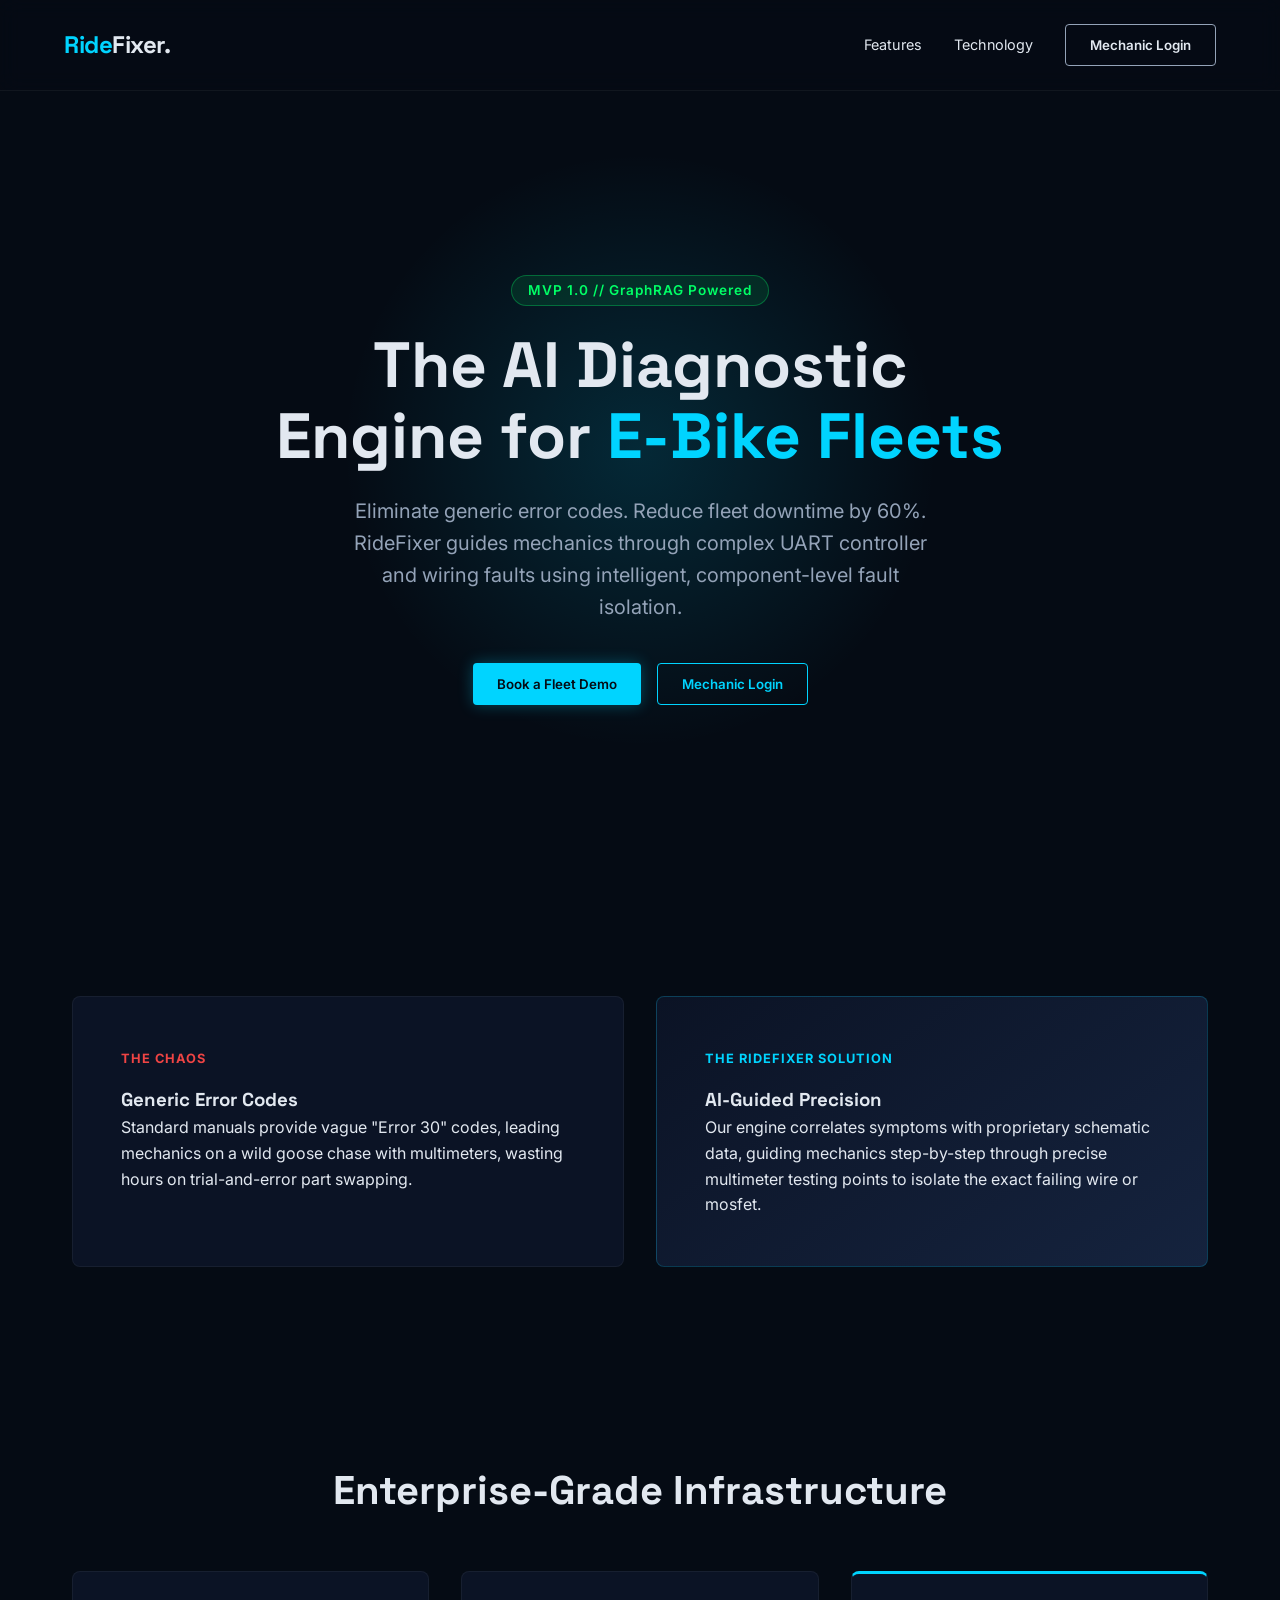
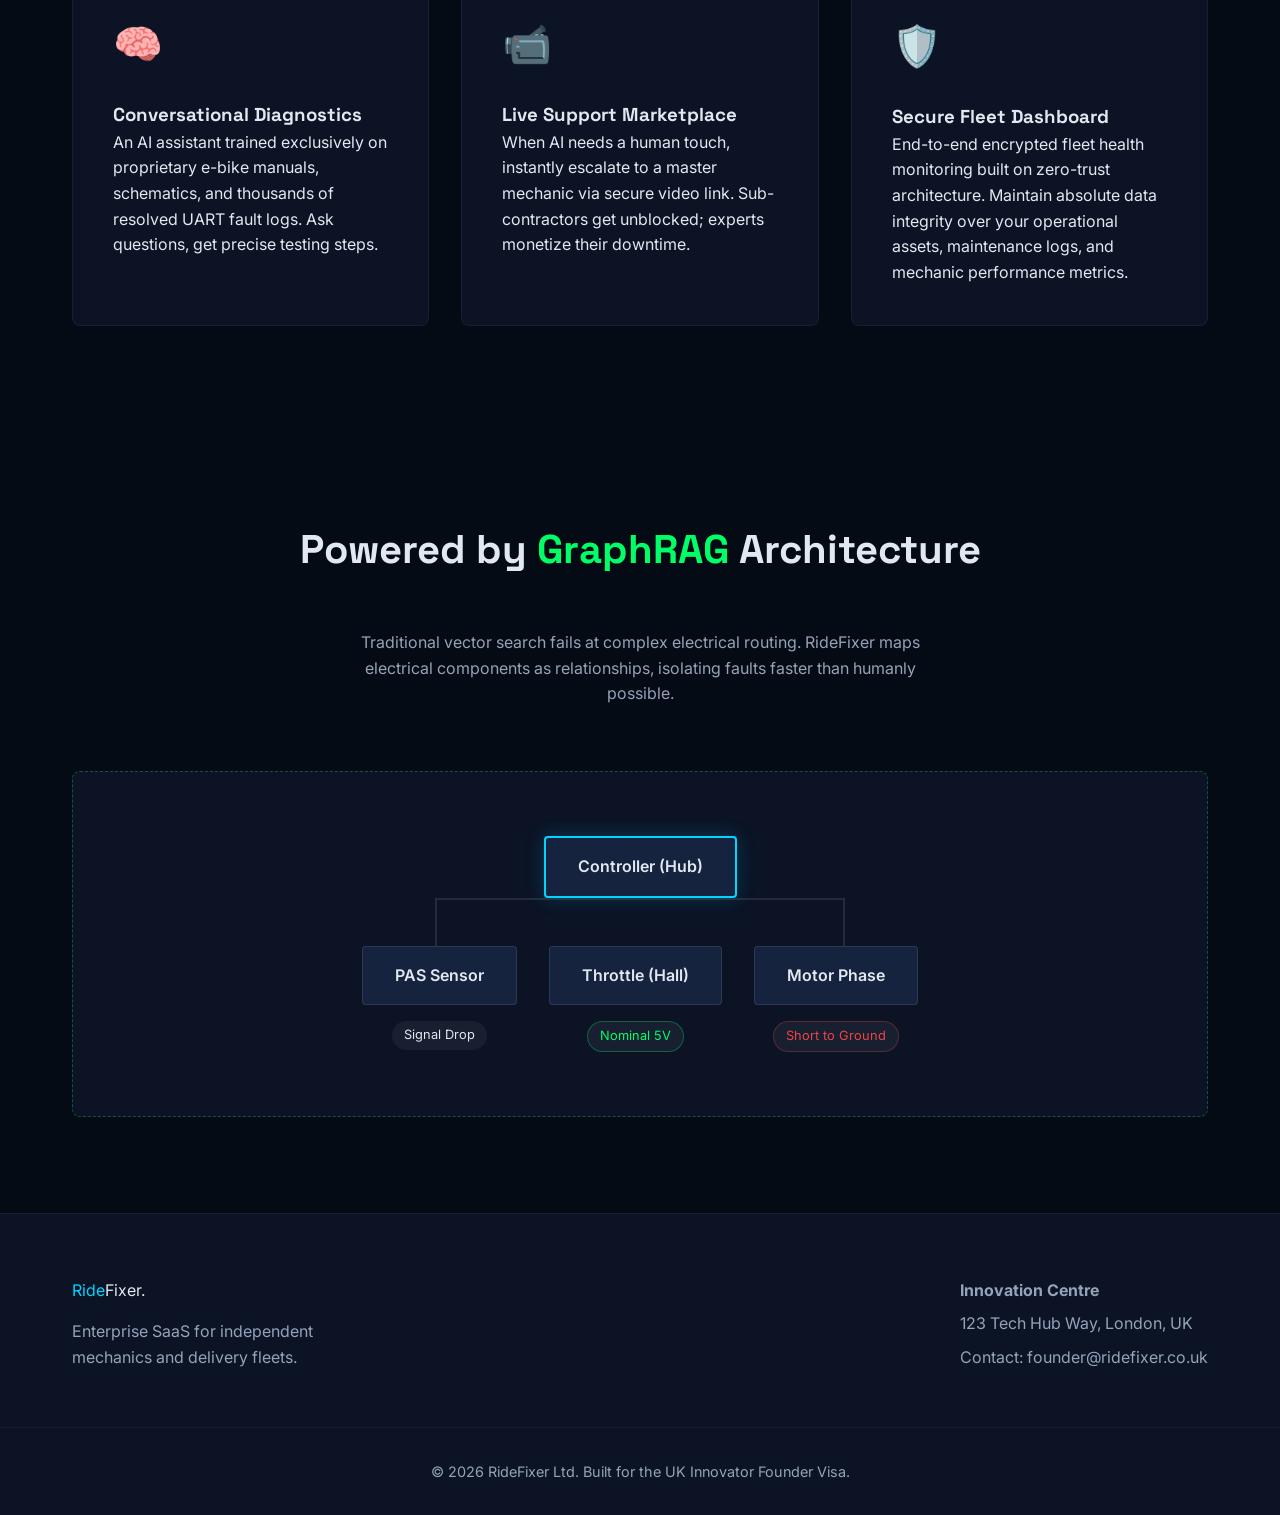
==== index.html @ aab0bbcc "added b2b version 1" ====
<!DOCTYPE html>
<html lang="en">
<head>
    <meta charset="UTF-8">
    <meta name="viewport" content="width=device-width, initial-scale=1.0">
    <title>RideFixer | AI-Powered E-Bike Fleet Diagnostics</title>
    <meta name="description" content="Enterprise-grade AI diagnostic engine and secure fleet management platform for e-bike mechanics and commercial delivery fleets.">
    <link rel="preconnect" href="https://fonts.googleapis.com">
    <link rel="preconnect" href="https://fonts.gstatic.com" crossorigin>
    <link href="https://fonts.googleapis.com/css2?family=Inter:wght@300;400;600;800&family=Space+Grotesk:wght@500;700&display=swap" rel="stylesheet">
    <link rel="stylesheet" href="styles.css">
</head>
<body>

    <nav class="navbar">
        <div class="logo">
            <span class="accent-electric">Ride</span>Fixer.
        </div>
        <div class="nav-links">
            <a href="#features">Features</a>
            <a href="#technology">Technology</a>
            <button class="btn btn-secondary login-btn">Mechanic Login</button>
        </div>
    </nav>

    <header class="hero">
        <div class="hero-content">
            <div class="badge">MVP 1.0 // GraphRAG Powered</div>
            <h1>The AI Diagnostic Engine for <span class="accent-electric">E-Bike Fleets</span></h1>
            <p class="subheadline">
                Eliminate generic error codes. Reduce fleet downtime by 60%. RideFixer guides mechanics through complex UART controller and wiring faults using intelligent, component-level fault isolation.
            </p>
            <div class="cta-group">
                <button class="btn btn-primary demo-btn">Book a Fleet Demo</button>
                <button class="btn btn-outline login-btn">Mechanic Login</button>
            </div>
        </div>
        <div class="glow-orb"></div>
    </header>

    <section class="problem-solution" id="solution">
        <div class="container">
            <div class="split-layout">
                <div class="card problem">
                    <span class="card-label error">The Chaos</span>
                    <h3>Generic Error Codes</h3>
                    <p>Standard manuals provide vague "Error 30" codes, leading mechanics on a wild goose chase with multimeters, wasting hours on trial-and-error part swapping.</p>
                </div>
                <div class="card solution">
                    <span class="card-label success">The RideFixer Solution</span>
                    <h3>AI-Guided Precision</h3>
                    <p>Our engine correlates symptoms with proprietary schematic data, guiding mechanics step-by-step through precise multimeter testing points to isolate the exact failing wire or mosfet.</p>
                </div>
            </div>
        </div>
    </section>

    <section class="features" id="features">
        <div class="container">
            <h2 class="section-title">Enterprise-Grade Infrastructure</h2>
            <div class="grid-3">
                <div class="feature-card">
                    <div class="icon-box">🧠</div>
                    <h3>Conversational Diagnostics</h3>
                    <p>An AI assistant trained exclusively on proprietary e-bike manuals, schematics, and thousands of resolved UART fault logs. Ask questions, get precise testing steps.</p>
                </div>
                <div class="feature-card">
                    <div class="icon-box">📹</div>
                    <h3>Live Support Marketplace</h3>
                    <p>When AI needs a human touch, instantly escalate to a master mechanic via secure video link. Sub-contractors get unblocked; experts monetize their downtime.</p>
                </div>
                <div class="feature-card border-accent">
                    <div class="icon-box">🛡️</div>
                    <h3>Secure Fleet Dashboard</h3>
                    <p>End-to-end encrypted fleet health monitoring built on zero-trust architecture. Maintain absolute data integrity over your operational assets, maintenance logs, and mechanic performance metrics.</p>
                </div>
            </div>
        </div>
    </section>

    <section class="technology" id="technology">
        <div class="container">
            <h2 class="section-title">Powered by <span class="accent-green">GraphRAG</span> Architecture</h2>
            <p class="tech-sub">Traditional vector search fails at complex electrical routing. RideFixer maps electrical components as relationships, isolating faults faster than humanly possible.</p>
            
            <div class="graph-visualizer">
                <div class="node node-core">Controller (Hub)</div>
                <div class="node-connections">
                    <div class="edge-path">
                        <div class="node node-branch">PAS Sensor</div>
                        <div class="fault-indicator">Signal Drop</div>
                    </div>
                    <div class="edge-path">
                        <div class="node node-branch">Throttle (Hall)</div>
                        <div class="fault-indicator success">Nominal 5V</div>
                    </div>
                    <div class="edge-path">
                        <div class="node node-branch">Motor Phase</div>
                        <div class="fault-indicator error">Short to Ground</div>
                    </div>
                </div>
            </div>
        </div>
    </section>

    <footer>
        <div class="container footer-content">
            <div class="footer-brand">
                <span class="accent-electric">Ride</span>Fixer.
                <p>Enterprise SaaS for independent mechanics and delivery fleets.</p>
            </div>
            <div class="footer-links">
                <p><strong>Innovation Centre</strong></p>
                <p>123 Tech Hub Way, London, UK</p>
                <p>Contact: founder@ridefixer.co.uk</p>
            </div>
        </div>
        <div class="footer-bottom">
            <p>&copy; 2026 RideFixer Ltd. Built for the UK Innovator Founder Visa.</p>
        </div>
    </footer>

    <script src="script.js"></script>
</body>
</html>
---- styles.css ----
/* --- Variables & Reset --- */
:root {
    --bg-deep: #050B14;
    --bg-surface: #0B1325;
    --bg-surface-light: #15233E;
    
    --text-main: #E2E8F0;
    --text-muted: #94A3B8;
    
    --accent-electric: #00D4FF;
    --accent-green: #00FF66;
    --accent-error: #EF4444;
    
    --font-sans: 'Inter', sans-serif;
    --font-display: 'Space Grotesk', sans-serif;
}

* {
    margin: 0;
    padding: 0;
    box-sizing: border-box;
}

html {
    scroll-behavior: smooth;
}

body {
    font-family: var(--font-sans);
    background-color: var(--bg-deep);
    color: var(--text-main);
    line-height: 1.6;
    overflow-x: hidden;
}

.container {
    max-width: 1200px;
    margin: 0 auto;
    padding: 0 2rem;
}

/* --- Typography --- */
h1, h2, h3, .logo {
    font-family: var(--font-display);
}

.accent-electric { color: var(--accent-electric); }
.accent-green { color: var(--accent-green); }

/* --- Navigation --- */
.navbar {
    display: flex;
    justify-content: space-between;
    align-items: center;
    padding: 1.5rem 5%;
    background: rgba(5, 11, 20, 0.8);
    backdrop-filter: blur(10px);
    position: fixed;
    width: 100%;
    top: 0;
    z-index: 100;
    border-bottom: 1px solid rgba(255,255,255,0.05);
}

.logo {
    font-size: 1.5rem;
    font-weight: 700;
    letter-spacing: -0.5px;
}

.nav-links {
    display: flex;
    gap: 2rem;
    align-items: center;
}

.nav-links a {
    color: var(--text-main);
    text-decoration: none;
    font-size: 0.9rem;
    transition: color 0.3s ease;
}

.nav-links a:hover {
    color: var(--accent-electric);
}

/* --- Buttons --- */
.btn {
    padding: 0.75rem 1.5rem;
    border-radius: 4px;
    font-weight: 600;
    cursor: pointer;
    transition: all 0.3s ease;
    border: none;
    font-family: var(--font-sans);
}

.btn-primary {
    background-color: var(--accent-electric);
    color: var(--bg-deep);
    box-shadow: 0 0 15px rgba(0, 212, 255, 0.3);
}

.btn-primary:hover {
    box-shadow: 0 0 25px rgba(0, 212, 255, 0.5);
    transform: translateY(-2px);
}

.btn-secondary {
    background-color: transparent;
    color: var(--text-main);
    border: 1px solid var(--text-muted);
}

.btn-secondary:hover {
    border-color: var(--accent-electric);
    color: var(--accent-electric);
}

.btn-outline {
    background: transparent;
    border: 1px solid var(--accent-electric);
    color: var(--accent-electric);
}

.btn-outline:hover {
    background: rgba(0, 212, 255, 0.1);
}

/* --- Hero Section --- */
.hero {
    min-height: 100vh;
    display: flex;
    align-items: center;
    justify-content: center;
    text-align: center;
    position: relative;
    padding-top: 80px;
    overflow: hidden;
}

.hero-content {
    max-width: 800px;
    z-index: 2;
    padding: 2rem;
}

.badge {
    display: inline-block;
    padding: 0.25rem 1rem;
    background: rgba(0, 255, 102, 0.1);
    color: var(--accent-green);
    border: 1px solid rgba(0, 255, 102, 0.3);
    border-radius: 50px;
    font-size: 0.85rem;
    margin-bottom: 1.5rem;
    font-weight: 600;
    letter-spacing: 1px;
}

.hero h1 {
    font-size: 4rem;
    line-height: 1.1;
    margin-bottom: 1.5rem;
}

.subheadline {
    font-size: 1.25rem;
    color: var(--text-muted);
    margin-bottom: 2.5rem;
    max-width: 600px;
    margin-left: auto;
    margin-right: auto;
}

.cta-group {
    display: flex;
    gap: 1rem;
    justify-content: center;
}

.glow-orb {
    position: absolute;
    width: 600px;
    height: 600px;
    background: radial-gradient(circle, rgba(0,212,255,0.15) 0%, rgba(5,11,20,0) 70%);
    top: 50%;
    left: 50%;
    transform: translate(-50%, -50%);
    z-index: 1;
    pointer-events: none;
}

/* --- Sections --- */
section {
    padding: 6rem 0;
}

.section-title {
    text-align: center;
    font-size: 2.5rem;
    margin-bottom: 3rem;
}

/* --- Problem / Solution --- */
.split-layout {
    display: grid;
    grid-template-columns: 1fr 1fr;
    gap: 2rem;
}

.card {
    background: var(--bg-surface);
    padding: 3rem;
    border-radius: 8px;
    border: 1px solid rgba(255,255,255,0.05);
}

.card.solution {
    background: linear-gradient(145deg, var(--bg-surface), var(--bg-surface-light));
    border-color: rgba(0, 212, 255, 0.2);
}

.card-label {
    font-size: 0.8rem;
    text-transform: uppercase;
    font-weight: 700;
    letter-spacing: 1px;
    display: inline-block;
    margin-bottom: 1rem;
}

.card-label.error { color: var(--accent-error); }
.card-label.success { color: var(--accent-electric); }

/* --- Features Matrix --- */
.grid-3 {
    display: grid;
    grid-template-columns: repeat(3, 1fr);
    gap: 2rem;
}

.feature-card {
    background: var(--bg-surface);
    padding: 2.5rem;
    border-radius: 8px;
    border: 1px solid rgba(255,255,255,0.05);
    transition: transform 0.3s ease;
}

.feature-card:hover {
    transform: translateY(-5px);
    border-color: rgba(255,255,255,0.1);
}

.feature-card.border-accent {
    border-top: 3px solid var(--accent-electric);
}

.icon-box {
    font-size: 2.5rem;
    margin-bottom: 1.5rem;
}

/* --- Tech Flex (GraphRAG Visual) --- */
.tech-sub {
    text-align: center;
    max-width: 600px;
    margin: 0 auto 4rem auto;
    color: var(--text-muted);
}

.graph-visualizer {
    display: flex;
    flex-direction: column;
    align-items: center;
    gap: 3rem;
    padding: 4rem 2rem;
    background: var(--bg-surface);
    border-radius: 8px;
    border: 1px dashed rgba(0, 255, 102, 0.3);
}

.node {
    padding: 1rem 2rem;
    background: var(--bg-surface-light);
    border-radius: 4px;
    font-weight: 600;
    z-index: 2;
}

.node-core {
    border: 2px solid var(--accent-electric);
    box-shadow: 0 0 20px rgba(0, 212, 255, 0.2);
}

.node-connections {
    display: flex;
    gap: 2rem;
    position: relative;
}

/* Simulated connecting lines using CSS borders */
.node-connections::before {
    content: '';
    position: absolute;
    top: -3rem;
    left: 50%;
    transform: translateX(-50%);
    width: calc(100% - 150px);
    height: 3rem;
    border-top: 2px solid rgba(255,255,255,0.1);
    border-left: 2px solid rgba(255,255,255,0.1);
    border-right: 2px solid rgba(255,255,255,0.1);
    z-index: 1;
}

.edge-path {
    display: flex;
    flex-direction: column;
    align-items: center;
    gap: 1rem;
}

.node-branch {
    border: 1px solid rgba(255,255,255,0.1);
}

.fault-indicator {
    font-size: 0.8rem;
    padding: 0.25rem 0.75rem;
    border-radius: 50px;
    background: rgba(255,255,255,0.05);
}

.fault-indicator.error { color: var(--accent-error); border: 1px solid rgba(239, 68, 68, 0.3); }
.fault-indicator.success { color: var(--accent-green); border: 1px solid rgba(0, 255, 102, 0.3); }


/* --- Footer --- */
footer {
    background: var(--bg-surface);
    padding: 4rem 0 2rem 0;
    border-top: 1px solid rgba(255,255,255,0.05);
}

.footer-content {
    display: flex;
    justify-content: space-between;
    margin-bottom: 3rem;
}

.footer-brand p {
    color: var(--text-muted);
    margin-top: 1rem;
    max-width: 300px;
}

.footer-links p {
    color: var(--text-muted);
    margin-bottom: 0.5rem;
}

.footer-bottom {
    text-align: center;
    padding-top: 2rem;
    border-top: 1px solid rgba(255,255,255,0.05);
    color: var(--text-muted);
    font-size: 0.9rem;
}

/* --- Responsive Media Queries --- */
@media (max-width: 768px) {
    .hero h1 { font-size: 2.5rem; }
    .split-layout, .grid-3 { grid-template-columns: 1fr; }
    .nav-links { display: none; } /* Simplified for mobile MVP */
    .cta-group { flex-direction: column; }
    .node-connections { flex-direction: column; gap: 4rem; }
    .node-connections::before { display: none; } /* Hide complex lines on mobile */
    .edge-path { border-top: 2px dashed rgba(255,255,255,0.1); padding-top: 2rem; }
    .footer-content { flex-direction: column; gap: 2rem; }
}
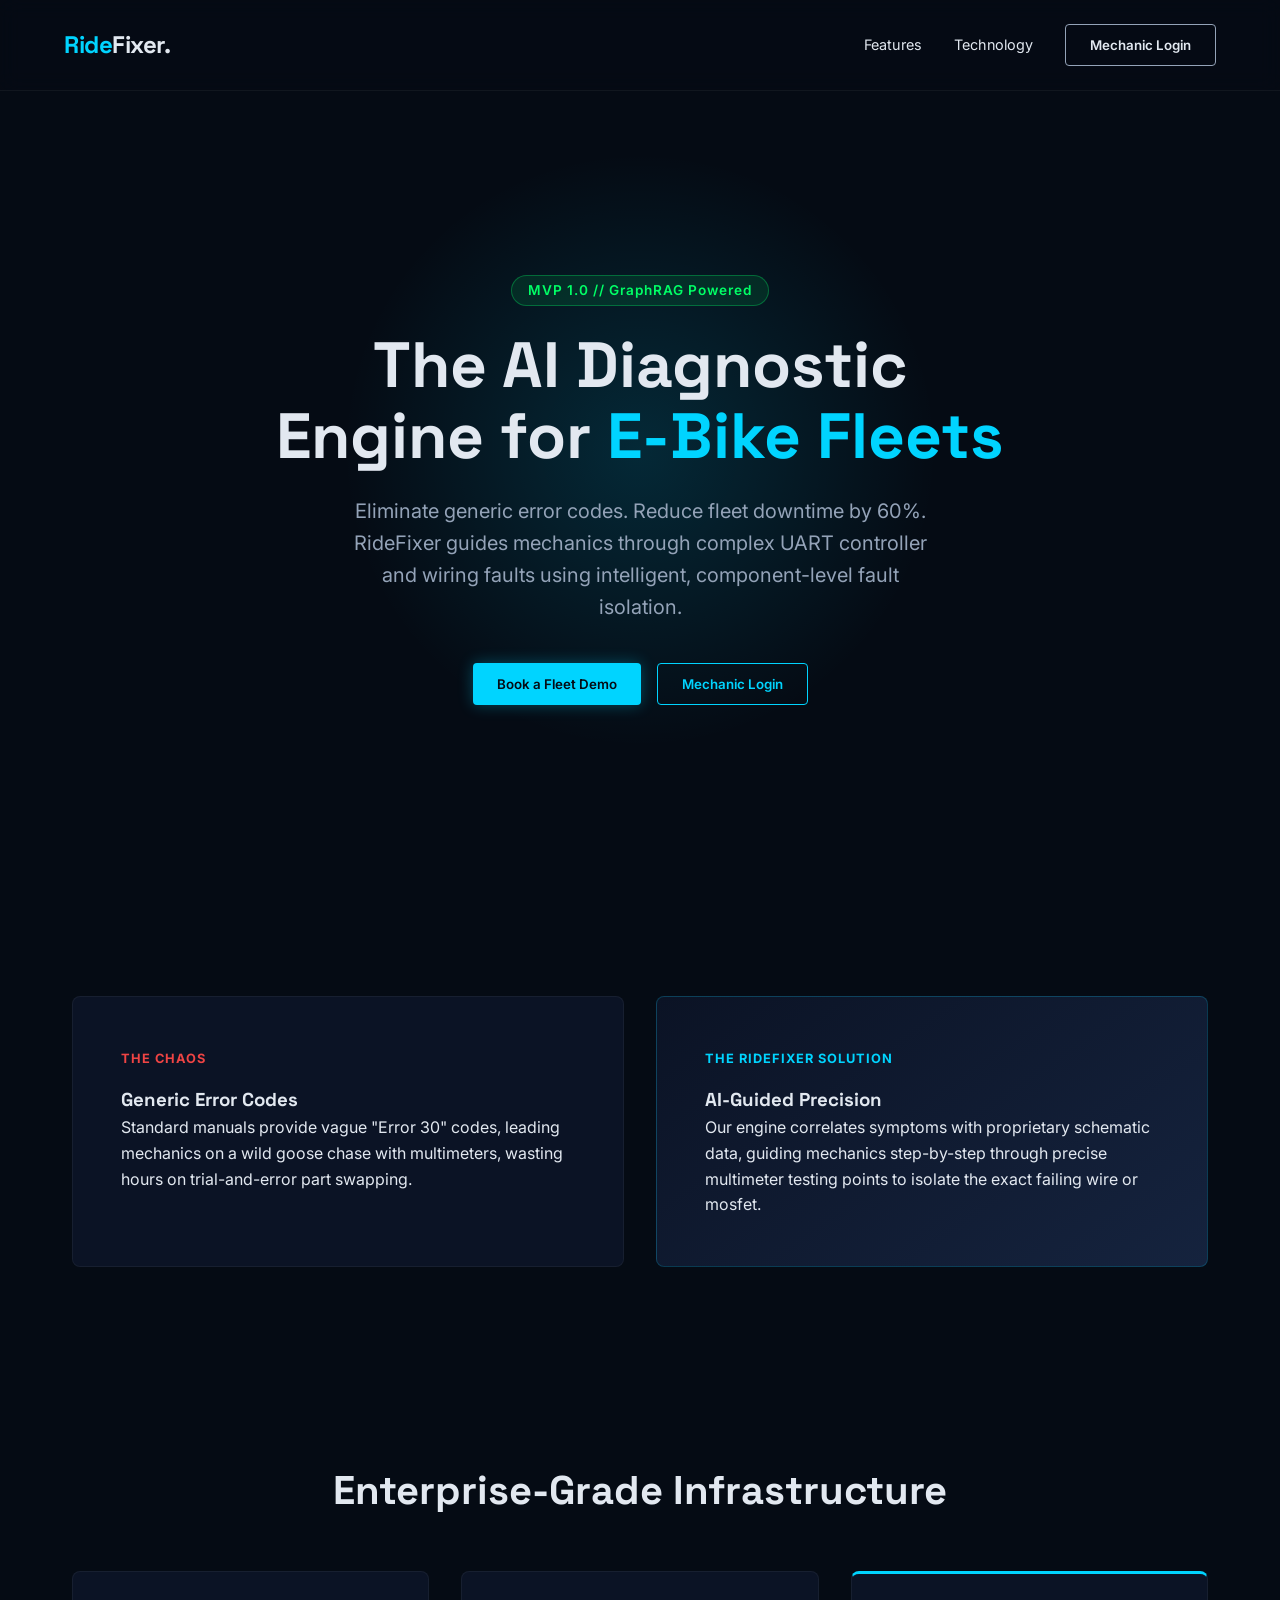
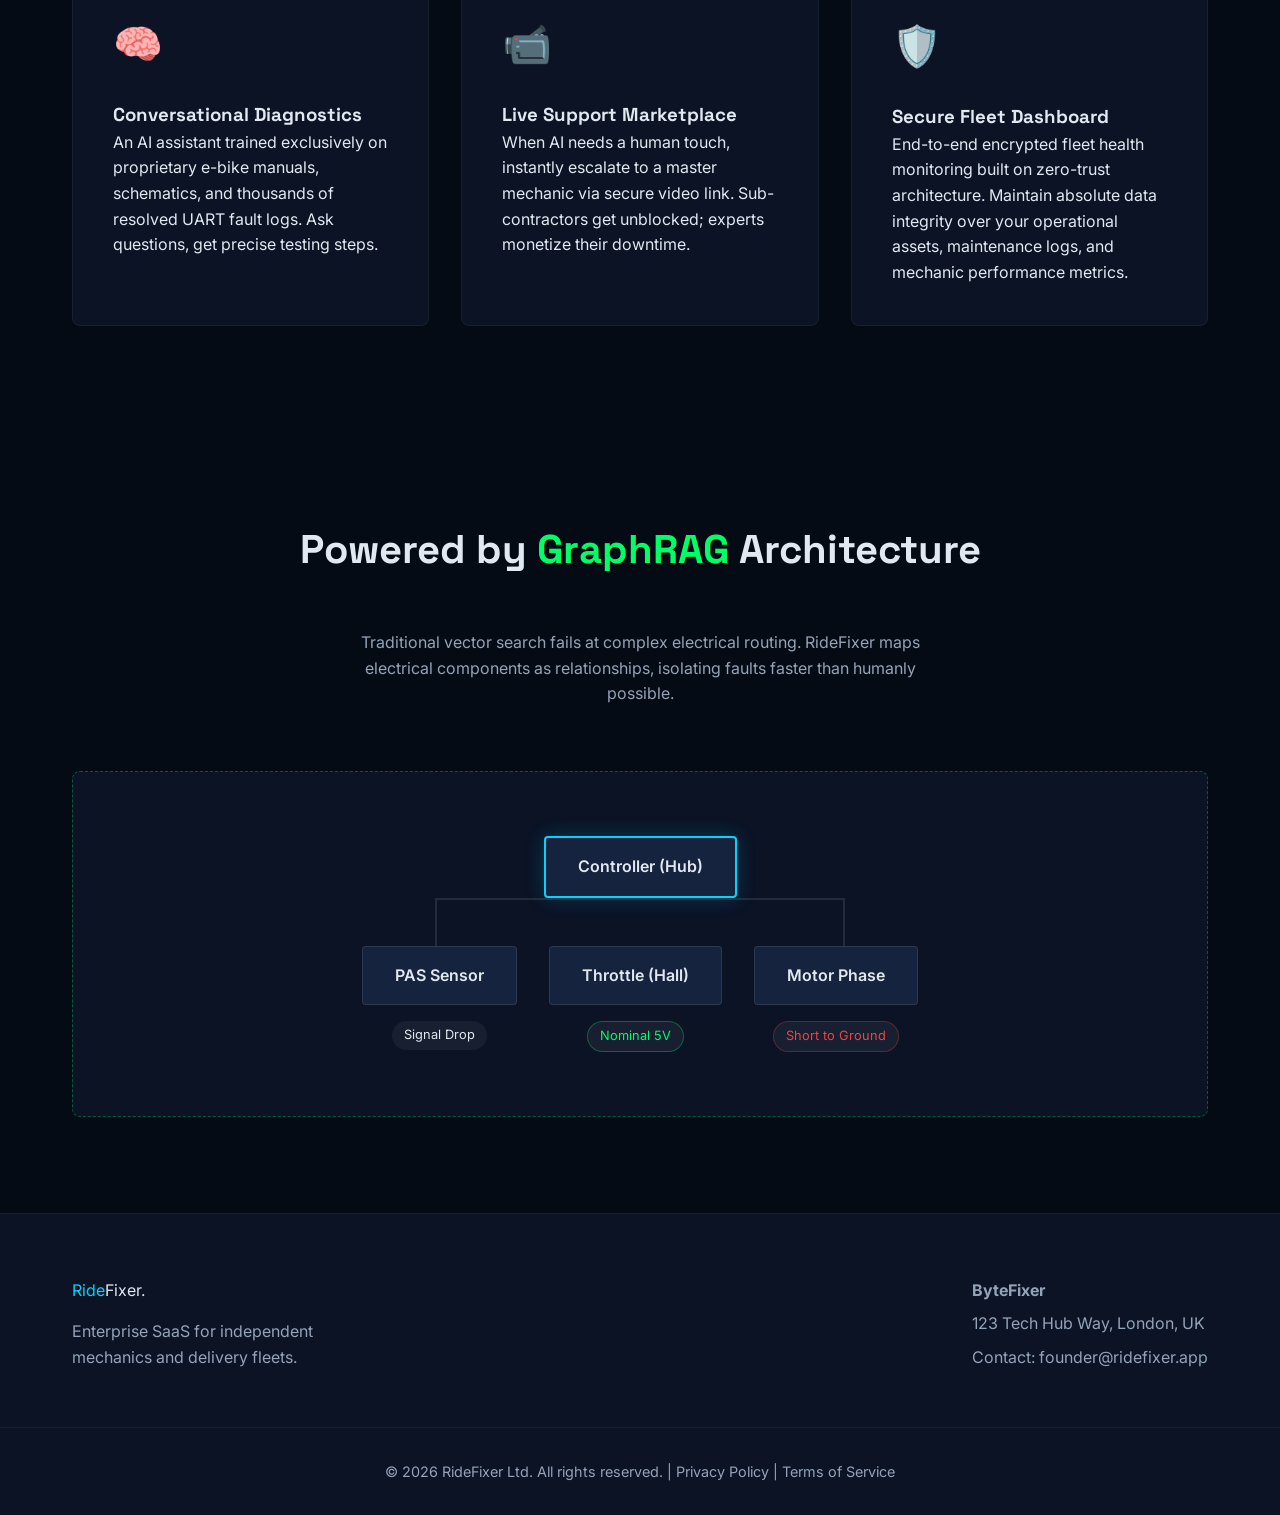
==== commit f1676c4d: "fixed footer" ====
--- a/index.html
+++ b/index.html
@@ -110,13 +110,13 @@
                 <p>Enterprise SaaS for independent mechanics and delivery fleets.</p>
             </div>
             <div class="footer-links">
-                <p><strong>Innovation Centre</strong></p>
+                <p><strong>ByteFixer</strong></p>
                 <p>123 Tech Hub Way, London, UK</p>
-                <p>Contact: founder@ridefixer.co.uk</p>
+                <p>Contact: founder@ridefixer.app</p>
             </div>
         </div>
         <div class="footer-bottom">
-            <p>&copy; 2026 RideFixer Ltd. Built for the UK Innovator Founder Visa.</p>
+            <p>&copy; 2026 RideFixer Ltd. All rights reserved. | <a href="#" style="color: var(--text-muted); text-decoration: none;">Privacy Policy</a> | <a href="#" style="color: var(--text-muted); text-decoration: none;">Terms of Service</a></p>
         </div>
     </footer>
 
